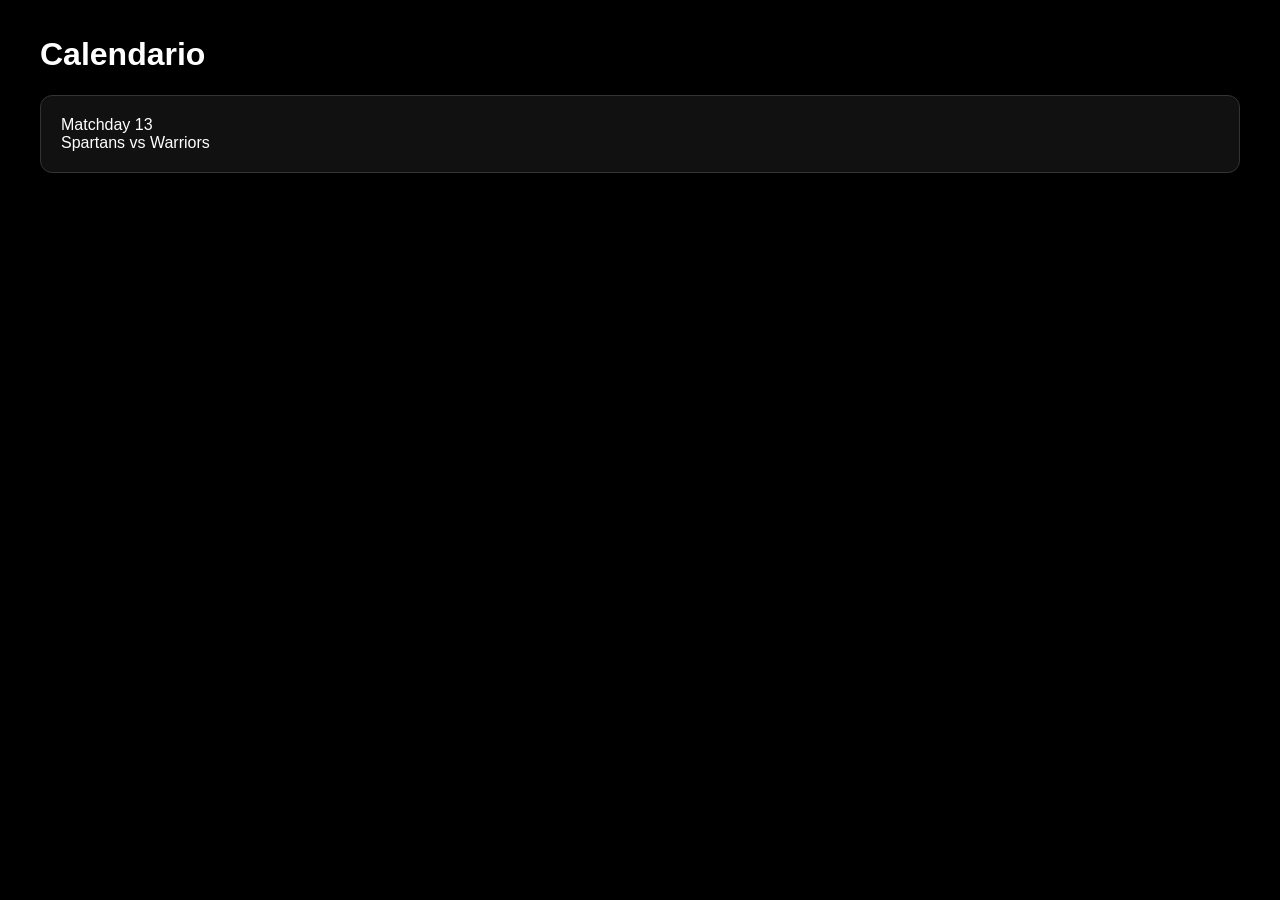
==== calendario.html @ c62c95b9 "Add files via upload" ====
<!DOCTYPE html><html><head><meta charset='UTF-8'><meta name='viewport' content='width=device-width, initial-scale=1'><link rel='stylesheet' href='style.css'><title>Calendario</title></head><body><div class='container'><h1>Calendario</h1><div class='card'>Matchday 13<br>Spartans vs Warriors</div></div></body></html>
---- style.css ----
:root{--gold:#F9A608;--bg:#000;--card:#111;}
body{margin:0;background:var(--bg);color:white;font-family:Arial,sans-serif}
header{border-bottom:2px solid var(--gold);}
.container{max-width:1200px;margin:auto;padding:15px}
.nav{display:flex;justify-content:space-between;align-items:center}
.brand{color:var(--gold);font-weight:bold;font-size:1.5rem}
nav a{color:white;text-decoration:none;margin-left:20px}
.hero{text-align:center;padding:80px 20px}
.hero h1{color:var(--gold);font-size:3rem}
.grid{display:grid;grid-template-columns:repeat(auto-fit,minmax(280px,1fr));gap:20px;padding:20px}
.card{background:var(--card);padding:20px;border:1px solid #333;border-radius:12px}
h2{color:var(--gold)}
table{width:100%;border-collapse:collapse}
th,td{padding:10px;border-bottom:1px solid #333}
th{background:var(--gold);color:black}
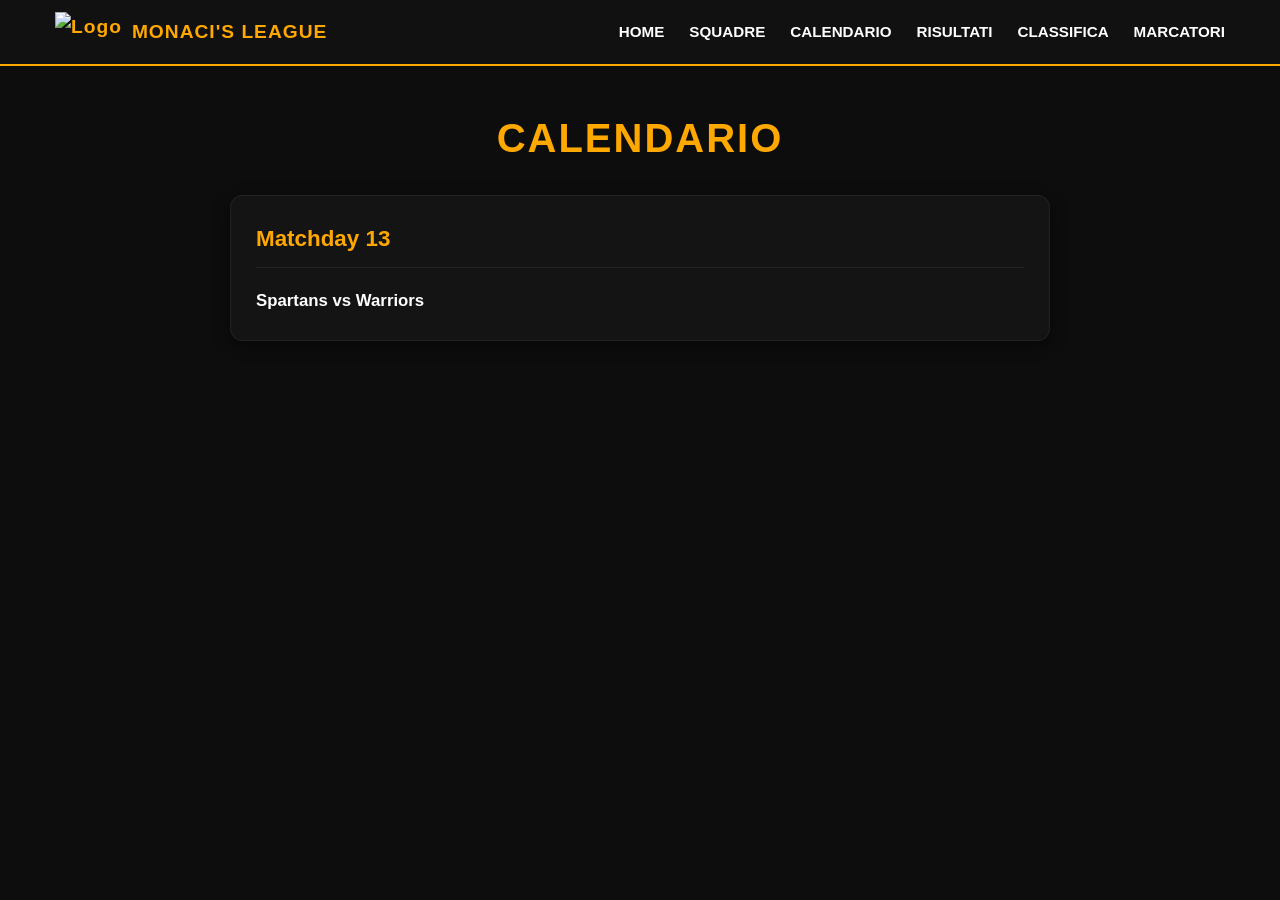
==== commit 39d517e8: "Update calendario.html" ====
--- a/calendario.html
+++ b/calendario.html
@@ -1 +1,46 @@
-<!DOCTYPE html><html><head><meta charset='UTF-8'><meta name='viewport' content='width=device-width, initial-scale=1'><link rel='stylesheet' href='style.css'><title>Calendario</title></head><body><div class='container'><h1>Calendario</h1><div class='card'>Matchday 13<br>Spartans vs Warriors</div></div></body></html>+<!DOCTYPE html>
+<html lang="it">
+<head>
+    <meta charset='UTF-8'>
+    <meta name='viewport' content='width=device-width, initial-scale=1'>
+    <link rel='stylesheet' href='style.css'>
+    <title>Calendario - Monaci's League</title>
+</head>
+<body>
+    <header>
+        <div class="nav">
+            <div class="brand">
+                <img src="logo.png" alt="Logo" class="logo-img">
+                <span>MONACI'S LEAGUE</span>
+            </div>
+            <div class="hamburger" id="hamburger-menu">
+                <span></span><span></span><span></span>
+            </div>
+            <nav class="nav-menu" id="nav-links">
+                <a href="index.html">Home</a>
+                <a href="squadre.html">Squadre</a>
+                <a href="calendario.html">Calendario</a>
+                <a href="risultati.html">Risultati</a>
+                <a href="classifica.html">Classifica</a>
+                <a href="marcatori.html">Marcatori</a>
+            </nav>
+        </div>
+    </header>
+
+    <div class='container kl-container'>
+        <h1 class="kl-main-title">CALENDARIO</h1>
+        <div class='home-card'>
+            <h3>Matchday 13</h3>
+            <div class="card-content">
+                <p>Spartans vs Warriors</p>
+            </div>
+        </div>
+    </div>
+
+    <script>
+        const hamburger = document.getElementById('hamburger-menu');
+        const navMenu = document.getElementById('nav-links');
+        hamburger.addEventListener('click', () => { navMenu.classList.toggle('active'); });
+    </script>
+</body>
+</html>
--- a/style.css
+++ b/style.css
@@ -1,16 +1,357 @@
-
-:root{--gold:#F9A608;--bg:#000;--card:#111;}
-body{margin:0;background:var(--bg);color:white;font-family:Arial,sans-serif}
-header{border-bottom:2px solid var(--gold);}
-.container{max-width:1200px;margin:auto;padding:15px}
-.nav{display:flex;justify-content:space-between;align-items:center}
-.brand{color:var(--gold);font-weight:bold;font-size:1.5rem}
-nav a{color:white;text-decoration:none;margin-left:20px}
-.hero{text-align:center;padding:80px 20px}
-.hero h1{color:var(--gold);font-size:3rem}
-.grid{display:grid;grid-template-columns:repeat(auto-fit,minmax(280px,1fr));gap:20px;padding:20px}
-.card{background:var(--card);padding:20px;border:1px solid #333;border-radius:12px}
-h2{color:var(--gold)}
-table{width:100%;border-collapse:collapse}
-th,td{padding:10px;border-bottom:1px solid #333}
-th{background:var(--gold);color:black}
+/* ==========================================================================
+   1. REGOLAZIONI GENERALI E VARIABILI DEL SITO
+   ========================================================================== */
+:root {
+    --gold: #ffa800;
+    --dark-bg: #0d0d0d;
+    --card-bg: #141414; /* Colore di sfondo dei box della home */
+}
+
+* {
+    margin: 0;
+    padding: 0;
+    box-sizing: border-box;
+}
+
+body {
+    background-color: var(--dark-bg);
+    color: #ffffff;
+    font-family: 'Segoe UI', Tahoma, Geneva, Verdana, sans-serif;
+    line-height: 1.6;
+}
+
+.container {
+    max-width: 1200px;
+    margin: 0 auto;
+    padding: 0 15px;
+}
+
+/* ==========================================================================
+   2. NAVIGAZIONE (HEADER E MENU PC + MOBILE)
+   ========================================================================== */
+header {
+    background: #111;
+    border-bottom: 2px solid var(--gold);
+    padding: 12px 0;
+    position: sticky;
+    top: 0;
+    z-index: 1000;
+}
+
+.nav {
+    display: flex;
+    justify-content: space-between;
+    align-items: center;
+    max-width: 1200px;
+    margin: 0 auto;
+    padding: 0 15px;
+    position: relative;
+}
+
+.brand {
+    font-weight: 900;
+    color: var(--gold); /* Scritta oro come lo stemma */
+    font-size: 1.2rem;
+    letter-spacing: 1px;
+    display: flex;
+    align-items: center;
+    gap: 10px; /* Spazio tra logo e scritta */
+}
+
+.logo-img {
+    height: 40px;
+    width: auto;
+    object-fit: contain;
+}
+
+/* Menu visibile in linea su PC */
+.nav-menu {
+    display: flex; 
+    flex-direction: row;
+    gap: 25px;
+}
+
+.nav-menu a {
+    color: #fff;
+    text-decoration: none;
+    font-size: 0.95rem;
+    font-weight: 800;
+    text-transform: uppercase;
+    transition: color 0.3s;
+}
+
+.nav-menu a:hover {
+    color: var(--gold);
+}
+
+/* Nascondi hamburger di default su PC */
+.hamburger {
+    display: none;
+}
+
+/* ==========================================================================
+   3. STRUTTURA HOME PAGE (HERO E SCHEDE A 3 BOX)
+   ========================================================================== */
+.home-hero {
+    text-align: center;
+    margin: 60px 0 40px 0;
+}
+
+.home-main-title {
+    font-size: 3.5rem;
+    font-weight: 900;
+    letter-spacing: 2px;
+    color: var(--gold);
+    margin-bottom: 10px;
+}
+
+.home-subtitle {
+    font-size: 1.1rem;
+    color: #cccccc;
+    font-weight: 500;
+}
+
+/* Griglia dei Box: 3 colonne affiancate su PC */
+.home-grid {
+    display: grid;
+    grid-template-columns: repeat(3, 1fr);
+    gap: 25px;
+    margin-bottom: 50px;
+}
+
+.home-card {
+    background-color: var(--card-bg);
+    border: 1px solid #222;
+    border-radius: 12px;
+    padding: 25px;
+    box-shadow: 0 4px 15px rgba(0, 0, 0, 0.5);
+}
+
+.home-card h3 {
+    color: var(--gold);
+    font-size: 1.4rem;
+    font-weight: 800;
+    margin-bottom: 20px;
+    border-bottom: 1px solid #222;
+    padding-bottom: 10px;
+}
+
+.card-content p {
+    font-size: 1.05rem;
+    margin-bottom: 12px;
+    font-weight: 600;
+}
+
+.card-content p:last-child {
+    margin-bottom: 0;
+}
+
+.ordered-list p {
+    padding-left: 5px;
+}
+
+/* ==========================================================================
+   4. STRUTTURA PAGINA CLASSIFICA
+   ========================================================================== */
+.kl-container {
+    max-width: 850px; /* Allargata per ospitare comodamente nomi lunghi + loghi più grandi */
+    margin: 40px auto;
+    padding: 0 15px;
+}
+
+.kl-main-title {
+    text-align: center;
+    font-size: 2.5rem;
+    font-weight: 900;
+    letter-spacing: 2px;
+    margin-bottom: 25px;
+    color: var(--gold);
+}
+
+.kl-table {
+    width: 100%;
+    border-collapse: separate;
+    border-spacing: 0 8px;
+    background: transparent;
+}
+
+.kl-table th {
+    background: #e0e0e0;
+    color: #000000 !important;
+    font-size: 0.85rem;
+    padding: 12px 6px;
+    text-align: center;
+    font-weight: 900;
+    text-transform: uppercase;
+    border-bottom: 2px solid #ccc;
+}
+
+.kl-table td {
+    padding: 12px 6px;
+    vertical-align: middle;
+    text-align: center;
+    font-weight: bold;
+}
+
+.pos-num {
+    width: 45px;
+    font-size: 1.2rem;
+    font-weight: 900;
+}
+.pos-semi .pos-num { background: #00ff44 !important; color: #000 !important; }
+.pos-quarti .pos-num { background: #ffa800 !important; color: #000 !important; }
+
+/* Configurazione Colonna Nomi Completi Squadre */
+.team-name {
+    text-align: left !important;
+    display: flex;
+    align-items: center;
+    gap: 12px; /* Spazio equilibrato tra logo ingrandito e testo */
+    padding-left: 15px !important;
+    white-space: nowrap; /* Impedisce al testo di andare a capo */
+}
+
+/* MODIFICATO: Stemmi più grandi su PC (36px) */
+.team-name img {
+    height: 36px;
+    width: 36px;
+    object-fit: contain;
+    vertical-align: middle;
+}
+
+.team-name span {
+    font-size: 1rem;
+    font-weight: 800;
+    letter-spacing: 0.5px;
+}
+
+.pt-val {
+    background: rgba(0, 0, 0, 0.2) !important;
+    font-size: 1.1rem;
+}
+
+/* ==========================================================================
+   5. COLORI SFONDO SQUADRE (GRAFICA CANVA)
+   ========================================================================== */
+.team-calabroni { background: #103cd6; }
+.team-calabroni .team-name { border-left: 6px solid #0a1f6a; }
+.team-calabroni span, .team-calabroni td { color: #ffffff !important; }
+
+.team-grizzly { background: #b89333; }
+.team-grizzly .team-name { border-left: 6px solid #82641c; }
+.team-grizzly span, .team-grizzly td { color: #ffffff !important; }
+
+.team-darkknights { background: #1e2124; }
+.team-darkknights .team-name { border-left: 6px solid #111214; }
+.team-darkknights span, .team-darkknights td { color: #ffffff !important; }
+
+.team-polar { background: #ffffff; }
+.team-polar .team-name { border-left: 6px solid #a5f2ff; }
+.team-polar span, .team-polar td { color: #000000 !important; }
+
+.team-birrareal { background: #287819; }
+.team-birrareal .team-name { border-left: 6px solid #16450d; }
+.team-birrareal span, .team-birrareal td { color: #ffffff !important; }
+
+.team-kinglions { background: #d61818; }
+.team-kinglions .team-name { border-left: 6px solid #730909; }
+.team-kinglions span, .team-kinglions td { color: #ffffff !important; }
+
+/* Legenda della tabella */
+.kl-legenda {
+    display: flex;
+    justify-content: center;
+    gap: 30px;
+    margin-top: 30px;
+    font-size: 0.95rem;
+    font-weight: bold;
+}
+
+.box-color {
+    display: inline-block;
+    width: 14px;
+    height: 14px;
+    margin-right: 8px;
+    vertical-align: middle;
+    border-radius: 2px;
+}
+.semi { background: #00ff44; }
+.quarti { background: #ffa800; }
+
+/* ==========================================================================
+   6. ADATTAMENTO SMARTPHONE (MOBILE RESPONSIVE COMPLETO)
+   ========================================================================== */
+@media screen and (max-width: 768px) {
+    /* --- Gestione Home Page su Mobile --- */
+    .home-main-title {
+        font-size: 2.3rem;
+    }
+    
+    .home-grid {
+        grid-template-columns: 1fr;
+        gap: 20px;
+        padding: 0 5px;
+    }
+
+    /* --- Gestione Menu a Tendina Hamburger --- */
+    .hamburger {
+        display: flex !important;
+        flex-direction: column;
+        gap: 5px;
+        cursor: pointer;
+        z-index: 1010;
+    }
+
+    .hamburger span {
+        display: block;
+        width: 25px;
+        height: 3px;
+        background: #fff;
+        border-radius: 2px;
+        transition: 0.3s;
+    }
+
+    .nav-menu {
+        display: none;
+        flex-direction: column;
+        position: absolute;
+        top: 100%;
+        left: 0;
+        width: 100%;
+        background: #111;
+        border-bottom: 3px solid var(--gold);
+        padding: 20px 0;
+        gap: 20px;
+        text-align: center;
+        box-shadow: 0 5px 15px rgba(0,0,0,0.5);
+    }
+
+    .nav-menu.active {
+        display: flex;
+    }
+
+    /* --- Protezione Tabella Classifica + Nuovi Loghi Grandi su Mobile --- */
+    .kl-table th, .kl-table td {
+        padding: 10px 2px; /* Ottimizzazione spazi interni alle celle */
+        font-size: 0.75rem; /* Rimpiccolisce i dati numerici per salvaguardare la riga */
+    }
+    
+    .team-name {
+        padding-left: 4px !important;
+        gap: 6px;
+    }
+
+    /* MODIFICATO: Stemmi più visibili anche su Telefono (26px) */
+    .team-name img {
+        height: 26px;
+        width: 26px;
+    }
+
+    .team-name span {
+        font-size: 0.78rem; /* Bilanciato per i nomi completi stampati di fianco al logo */
+    }
+    
+    .pos-num {
+        width: 28px;
+    }
+}
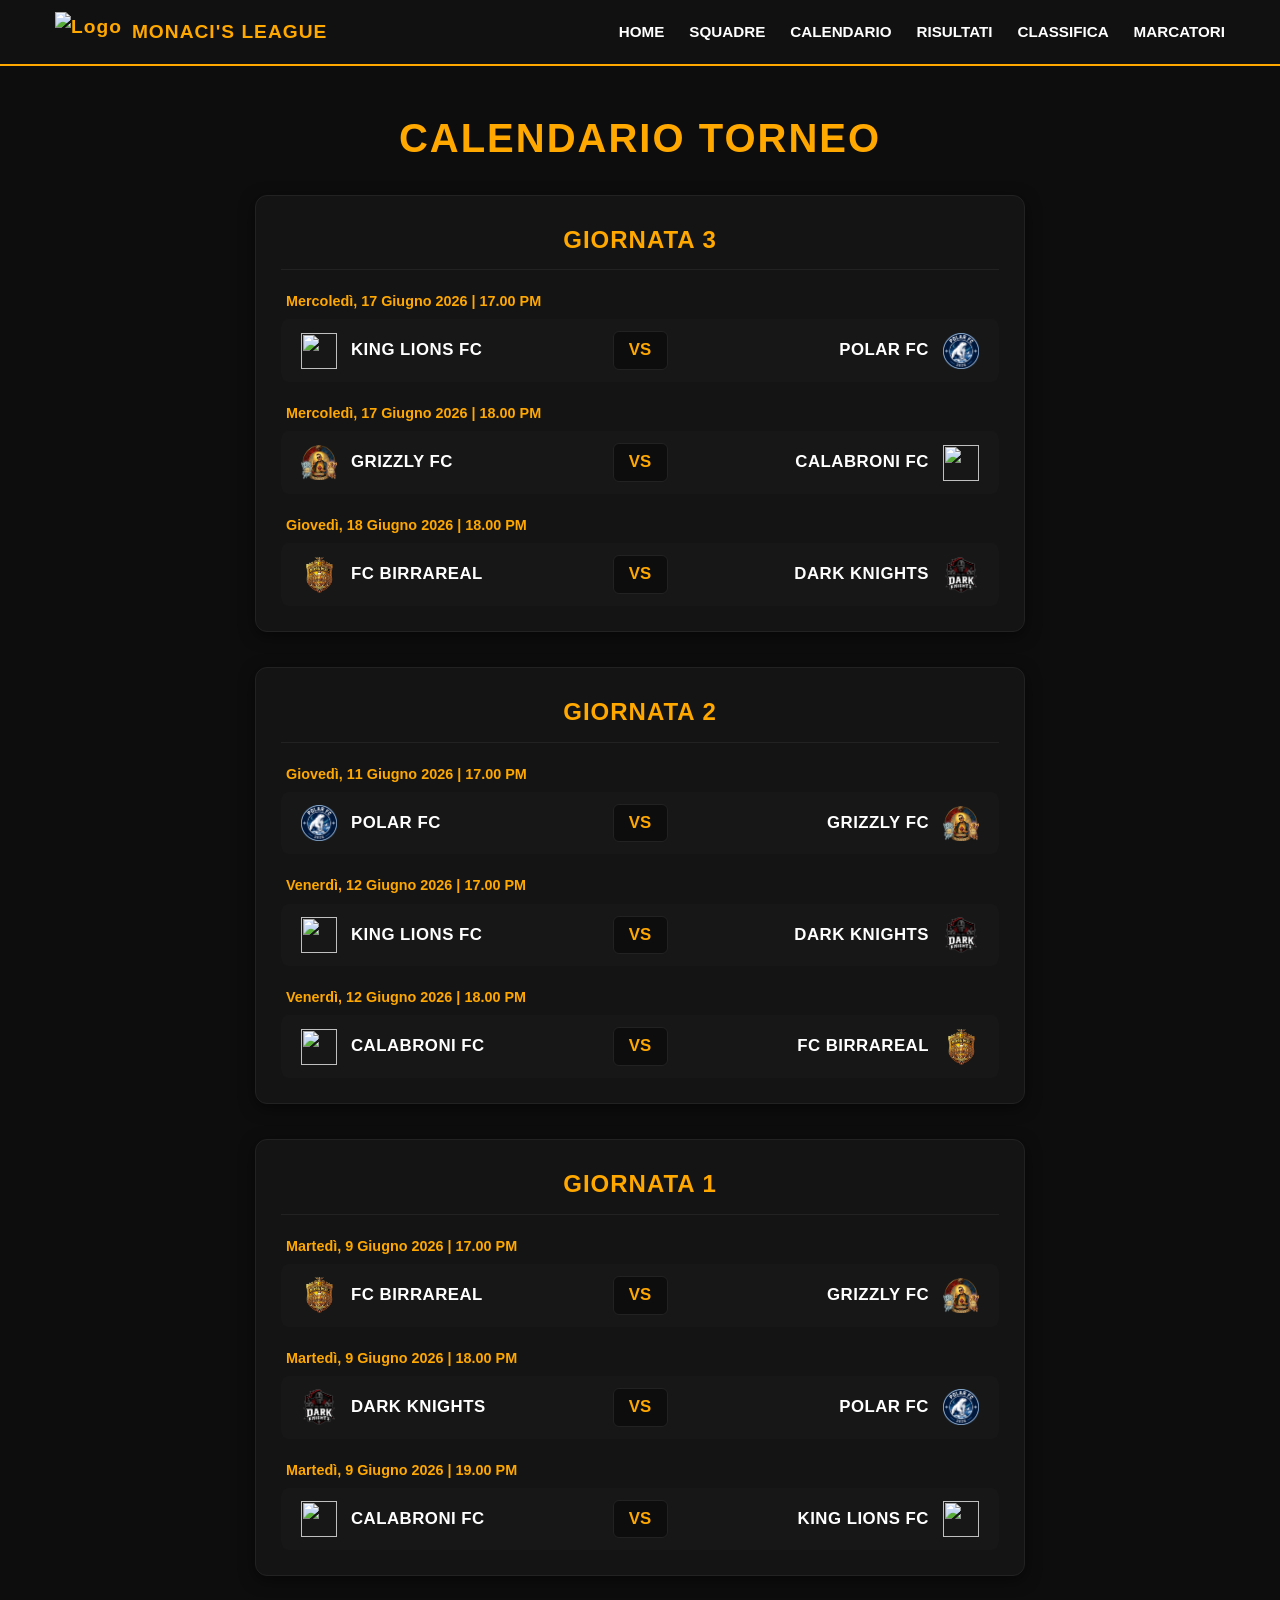
==== commit 62182dea: "Update calendario.html" ====
--- a/calendario.html
+++ b/calendario.html
@@ -5,17 +5,168 @@
     <meta name='viewport' content='width=device-width, initial-scale=1'>
     <link rel='stylesheet' href='style.css'>
     <title>Calendario - Monaci's League</title>
+    <style>
+        /* ANNULIAMO I CONFLITTI CON IL FILE STYLE.CSS PRINCIPALE */
+        .cal-container {
+            max-width: 800px;
+            margin: 40px auto;
+            padding: 0 15px;
+        }
+        
+        .cal-giornata {
+            background-color: #141414; /* Forza lo sfondo del box */
+            border: 1px solid #222;
+            border-radius: 12px;
+            padding: 25px;
+            margin-bottom: 35px;
+            box-shadow: 0 4px 15px rgba(0, 0, 0, 0.5);
+        }
+        
+        .cal-giornata h3 {
+            color: #ffa800; /* Oro */
+            font-size: 1.5rem;
+            font-weight: 800;
+            margin-bottom: 20px;
+            border-bottom: 1px solid #222;
+            padding-bottom: 10px;
+            text-align: center;
+            text-transform: uppercase;
+            letter-spacing: 1px;
+        }
+        
+        .match-block {
+            display: flex;
+            flex-direction: column;
+            gap: 6px;
+            margin-bottom: 20px;
+        }
+        
+        .match-block:last-child {
+            margin-bottom: 0;
+        }
+        
+        .match-date {
+            font-size: 0.9rem;
+            color: #ffa800;
+            font-weight: 700;
+            padding-left: 5px;
+            text-align: left;
+        }
+        
+        .match-row {
+            display: flex;
+            align-items: center;
+            justify-content: space-between;
+            background: rgba(255, 255, 255, 0.04);
+            padding: 12px 20px;
+            border-radius: 8px;
+            gap: 15px;
+        }
+        
+        .match-row:nth-child(even) {
+            background: rgba(255, 255, 255, 0.01);
+        }
+        
+        .cal-team {
+            display: flex;
+            align-items: center;
+            gap: 14px;
+            flex: 1;
+            white-space: nowrap;
+        }
+        
+        .cal-team.home {
+            justify-content: flex-start;
+            text-align: left;
+        }
+        
+        .cal-team.away {
+            justify-content: flex-end;
+            text-align: right;
+        }
+        
+        .cal-team img {
+            height: 36px;
+            width: 36px;
+            object-fit: contain;
+            display: inline-block;
+            vertical-align: middle;
+        }
+        
+        .cal-team span {
+            font-size: 1.05rem;
+            font-weight: 800;
+            color: #ffffff !important;
+            letter-spacing: 0.5px;
+        }
+        
+        .match-vs {
+            color: #ffa800;
+            font-weight: 900;
+            font-size: 1.05rem;
+            background: #0d0d0d;
+            padding: 5px 14px;
+            border-radius: 6px;
+            min-width: 55px;
+            text-align: center;
+            border: 1px solid #222;
+        }
+
+        /* REGOLE CHIARE E RIGIDE SOLO PER SMARTPHONE (SOTTO I 768px) */
+        @media screen and (max-width: 768px) {
+            .cal-container {
+                margin: 20px auto;
+                padding: 0 10px;
+            }
+            .cal-giornata {
+                padding: 15px 10px;
+                margin-bottom: 20px;
+            }
+            .cal-giornata h3 {
+                font-size: 1.2rem;
+                margin-bottom: 12px;
+            }
+            .match-row {
+                padding: 10px 8px;
+                gap: 5px;
+            }
+            .cal-team {
+                gap: 6px;
+            }
+            .cal-team img {
+                height: 26px;
+                width: 26px;
+            }
+            .cal-team span {
+                font-size: 0.76rem;
+                letter-spacing: 0;
+            }
+            .match-vs {
+                font-size: 0.8rem;
+                padding: 4px 8px;
+                min-width: 40px;
+            }
+            .match-date {
+                font-size: 0.78rem;
+            }
+        }
+    </style>
 </head>
 <body>
+    
     <header>
         <div class="nav">
             <div class="brand">
                 <img src="logo.png" alt="Logo" class="logo-img">
                 <span>MONACI'S LEAGUE</span>
             </div>
+            
             <div class="hamburger" id="hamburger-menu">
-                <span></span><span></span><span></span>
-            </div>
+                <span></span>
+                <span></span>
+                <span></span>
+            </div>
+
             <nav class="nav-menu" id="nav-links">
                 <a href="index.html">Home</a>
                 <a href="squadre.html">Squadre</a>
@@ -27,20 +178,147 @@
         </div>
     </header>
 
-    <div class='container kl-container'>
-        <h1 class="kl-main-title">CALENDARIO</h1>
-        <div class='home-card'>
-            <h3>Matchday 13</h3>
-            <div class="card-content">
-                <p>Spartans vs Warriors</p>
+    <div class="cal-container">
+        <h1 class="kl-main-title">CALENDARIO TORNEO</h1>
+        
+        <div class="cal-giornata">
+            <h3>GIORNATA 3</h3>
+            
+            <div class="match-block">
+                <div class="match-date">Mercoledì, 17 Giugno 2026 | 17.00 PM</div>
+                <div class="match-row">
+                    <div class="cal-team home">
+                        <img src="king-lions.png" alt=""> <span>KING LIONS FC</span>
+                    </div>
+                    <div class="match-vs">VS</div>
+                    <div class="cal-team away">
+                        <span>POLAR FC</span> <img src="polar.png" alt="">
+                    </div>
+                </div>
+            </div>
+
+            <div class="match-block">
+                <div class="match-date">Mercoledì, 17 Giugno 2026 | 18.00 PM</div>
+                <div class="match-row">
+                    <div class="cal-team home">
+                        <img src="grizzly.png" alt=""> <span>GRIZZLY FC</span>
+                    </div>
+                    <div class="match-vs">VS</div>
+                    <div class="cal-team away">
+                        <span>CALABRONI FC</span> <img src="calabroni.png" alt="">
+                    </div>
+                </div>
+            </div>
+
+            <div class="match-block">
+                <div class="match-date">Giovedì, 18 Giugno 2026 | 18.00 PM</div>
+                <div class="match-row">
+                    <div class="cal-team home">
+                        <img src="birrareal.png" alt=""> <span>FC BIRRAREAL</span>
+                    </div>
+                    <div class="match-vs">VS</div>
+                    <div class="cal-team away">
+                        <span>DARK KNIGHTS</span> <img src="dark-knights.png" alt="">
+                    </div>
+                </div>
             </div>
         </div>
+
+        <div class="cal-giornata">
+            <h3>GIORNATA 2</h3>
+            
+            <div class="match-block">
+                <div class="match-date">Giovedì, 11 Giugno 2026 | 17.00 PM</div>
+                <div class="match-row">
+                    <div class="cal-team home">
+                        <img src="polar.png" alt=""> <span>POLAR FC</span>
+                    </div>
+                    <div class="match-vs">VS</div>
+                    <div class="cal-team away">
+                        <span>GRIZZLY FC</span> <img src="grizzly.png" alt="">
+                    </div>
+                </div>
+            </div>
+
+            <div class="match-block">
+                <div class="match-date">Venerdì, 12 Giugno 2026 | 17.00 PM</div>
+                <div class="match-row">
+                    <div class="cal-team home">
+                        <img src="king-lions.png" alt=""> <span>KING LIONS FC</span>
+                    </div>
+                    <div class="match-vs">VS</div>
+                    <div class="cal-team away">
+                        <span>DARK KNIGHTS</span> <img src="dark-knights.png" alt="">
+                    </div>
+                </div>
+            </div>
+
+            <div class="match-block">
+                <div class="match-date">Venerdì, 12 Giugno 2026 | 18.00 PM</div>
+                <div class="match-row">
+                    <div class="cal-team home">
+                        <img src="calabroni.png" alt=""> <span>CALABRONI FC</span>
+                    </div>
+                    <div class="match-vs">VS</div>
+                    <div class="cal-team away">
+                        <span>FC BIRRAREAL</span> <img src="birrareal.png" alt="">
+                    </div>
+                </div>
+            </div>
+        </div>
+
+        <div class="cal-giornata">
+            <h3>GIORNATA 1</h3>
+            
+            <div class="match-block">
+                <div class="match-date">Martedì, 9 Giugno 2026 | 17.00 PM</div>
+                <div class="match-row">
+                    <div class="cal-team home">
+                        <img src="birrareal.png" alt=""> <span>FC BIRRAREAL</span>
+                    </div>
+                    <div class="match-vs">VS</div>
+                    <div class="cal-team away">
+                        <span>GRIZZLY FC</span> <img src="grizzly.png" alt="">
+                    </div>
+                </div>
+            </div>
+
+            <div class="match-block">
+                <div class="match-date">Martedì, 9 Giugno 2026 | 18.00 PM</div>
+                <div class="match-row">
+                    <div class="cal-team home">
+                        <img src="dark-knights.png" alt=""> <span>DARK KNIGHTS</span>
+                    </div>
+                    <div class="match-vs">VS</div>
+                    <div class="cal-team away">
+                        <span>POLAR FC</span> <img src="polar.png" alt="">
+                    </div>
+                </div>
+            </div>
+
+            <div class="match-block">
+                <div class="match-date">Martedì, 9 Giugno 2026 | 19.00 PM</div>
+                <div class="match-row">
+                    <div class="cal-team home">
+                        <img src="calabroni.png" alt=""> <span>CALABRONI FC</span>
+                    </div>
+                    <div class="match-vs">VS</div>
+                    <div class="cal-team away">
+                        <span>KING LIONS FC</span> <img src="king-lions.png" alt="">
+                    </div>
+                </div>
+            </div>
+        </div>
+
     </div>
 
     <script>
         const hamburger = document.getElementById('hamburger-menu');
         const navMenu = document.getElementById('nav-links');
-        hamburger.addEventListener('click', () => { navMenu.classList.toggle('active'); });
+
+        hamburger.addEventListener('click', () => {
+            navMenu.classList.toggle('active');
+        });
     </script>
 </body>
 </html>
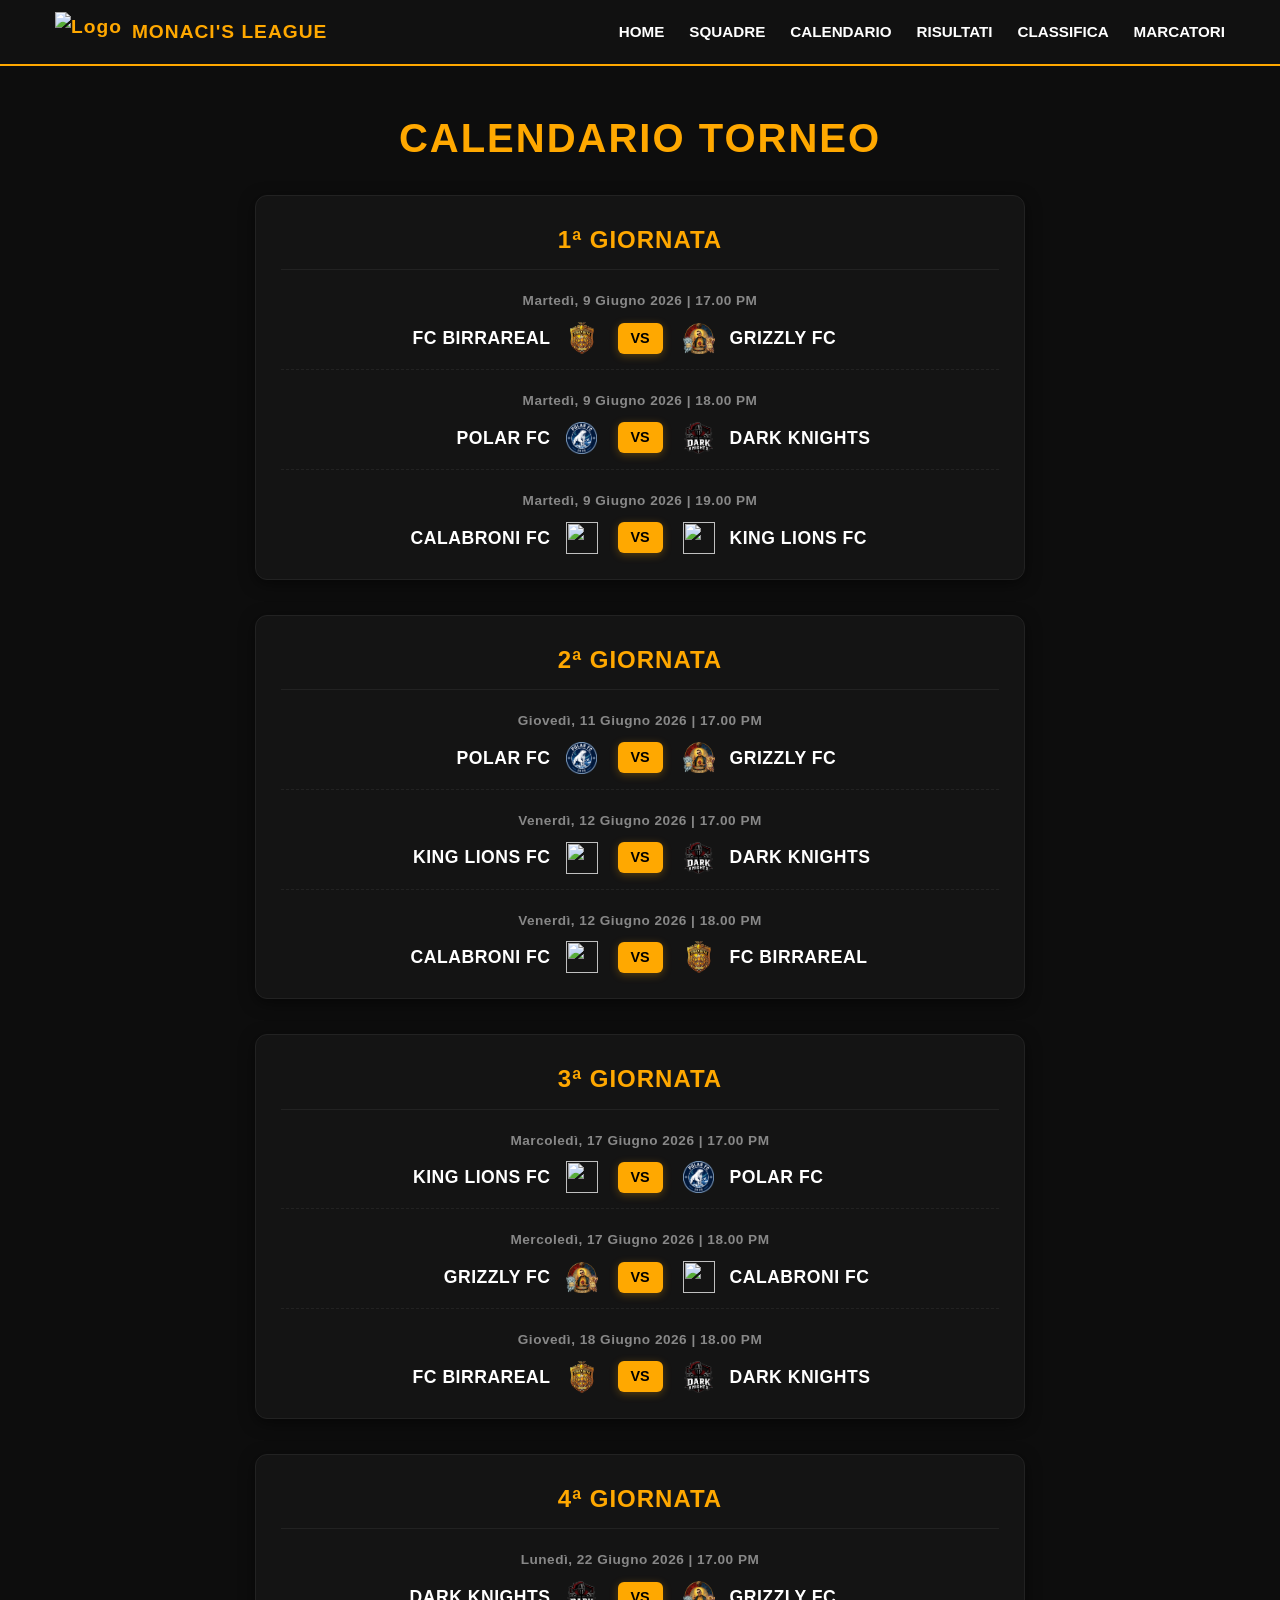
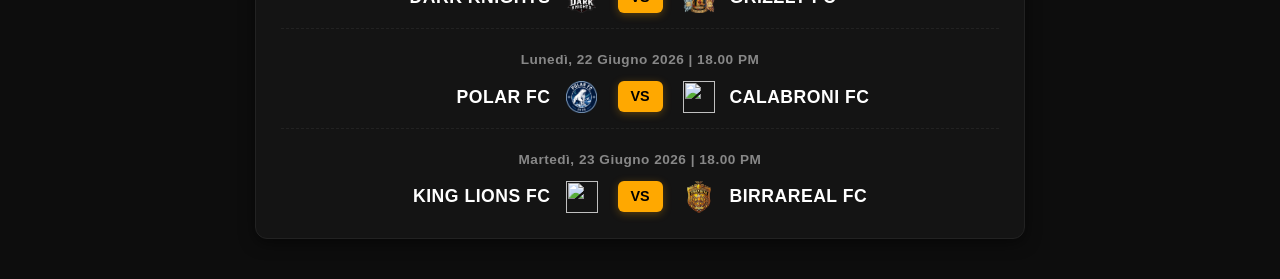
==== commit ab2a6389: "Update calendario.html" ====
--- a/calendario.html
+++ b/calendario.html
@@ -35,119 +35,138 @@
         }
         
         .match-block {
-            display: flex;
-            flex-direction: column;
-            gap: 6px;
             margin-bottom: 20px;
+            padding-bottom: 15px;
+            border-bottom: 1px dashed #222;
         }
         
         .match-block:last-child {
             margin-bottom: 0;
+            padding-bottom: 0;
+            border-bottom: none;
         }
         
         .match-date {
-            font-size: 0.9rem;
-            color: #ffa800;
-            font-weight: 700;
-            padding-left: 5px;
-            text-align: left;
+            text-align: center;
+            font-size: 0.85rem;
+            color: #888;
+            margin-bottom: 10px;
+            font-weight: 600;
+            letter-spacing: 0.5px;
         }
         
         .match-row {
             display: flex;
             align-items: center;
             justify-content: space-between;
-            background: rgba(255, 255, 255, 0.04);
-            padding: 12px 20px;
-            border-radius: 8px;
-            gap: 15px;
-        }
-        
-        .match-row:nth-child(even) {
-            background: rgba(255, 255, 255, 0.01);
         }
         
         .cal-team {
+            flex: 1;
             display: flex;
             align-items: center;
-            gap: 14px;
-            flex: 1;
-            white-space: nowrap;
+            font-size: 1.1rem;
+            font-weight: 700;
+            letter-spacing: 0.5px;
         }
         
         .cal-team.home {
+            justify-content: flex-end;
+            text-align: right;
+        }
+        
+        .cal-team.away {
             justify-content: flex-start;
             text-align: left;
         }
         
-        .cal-team.away {
-            justify-content: flex-end;
-            text-align: right;
-        }
-        
         .cal-team img {
-            height: 36px;
-            width: 36px;
+            width: 32px;
+            height: 32px;
             object-fit: contain;
-            display: inline-block;
-            vertical-align: middle;
-        }
-        
-        .cal-team span {
-            font-size: 1.05rem;
-            font-weight: 800;
-            color: #ffffff !important;
-            letter-spacing: 0.5px;
+        }
+        
+        .cal-team.home img {
+            margin-left: 15px;
+        }
+        
+        .cal-team.away img {
+            margin-right: 15px;
         }
         
         .match-vs {
-            color: #ffa800;
+            background-color: #ffa800;
+            color: #000;
             font-weight: 900;
-            font-size: 1.05rem;
-            background: #0d0d0d;
-            padding: 5px 14px;
+            padding: 4px 12px;
             border-radius: 6px;
-            min-width: 55px;
+            font-size: 0.9rem;
+            margin: 0 20px;
+            min-width: 45px;
             text-align: center;
-            border: 1px solid #222;
-        }
-
-        /* REGOLE CHIARE E RIGIDE SOLO PER SMARTPHONE (SOTTO I 768px) */
-        @media screen and (max-width: 768px) {
+            box-shadow: 0 2px 8px rgba(255, 168, 0, 0.3);
+        }
+        
+        /* ==========================================================================
+           OTTIMIZZAZIONE COSTRITTIVA PER SMARTPHONE (MOBILE)
+           ========================================================================== */
+        @media (max-width: 576px) {
             .cal-container {
-                margin: 20px auto;
-                padding: 0 10px;
-            }
+                padding: 0 8px; /* Ottimizza lo spazio esterno sui telefoni stretti */
+            }
+
             .cal-giornata {
-                padding: 15px 10px;
-                margin-bottom: 20px;
-            }
-            .cal-giornata h3 {
-                font-size: 1.2rem;
-                margin-bottom: 12px;
-            }
+                padding: 15px 10px; /* Riduce i padding interni per guadagnare spazio orizzontale */
+            }
+
             .match-row {
-                padding: 10px 8px;
-                gap: 5px;
-            }
+                display: flex !important;
+                align-items: center !important;
+                justify-content: center !important;
+                width: 100%;
+            }
+
             .cal-team {
-                gap: 6px;
-            }
+                font-size: 0.78rem !important; /* Dimensione ideale per non far spezzare nessuna squadra */
+                flex: 1 1 0% !important; /* Costringe le due colonne laterali ad essere perfettamente uguali */
+                width: 40%;
+            }
+
+            .cal-team.home {
+                justify-content: flex-end !important;
+            }
+
+            .cal-team absenteeism {
+                justify-content: flex-start !important;
+            }
+
+            .cal-team span {
+                white-space: nowrap !important; /* Impedisce tassativamente al testo di andare a capo verticalmente */
+                overflow: hidden;
+            }
+
             .cal-team img {
-                height: 26px;
-                width: 26px;
-            }
-            .cal-team span {
-                font-size: 0.76rem;
-                letter-spacing: 0;
-            }
+                width: 20px !important;  /* Loghi leggermente scalati per salvaguardare il testo orizzontale */
+                height: 20px !important;
+                flex-shrink: 0 !important; /* Evita che il logo si schiacci */
+            }
+
+            .cal-team.home img {
+                margin-left: 6px !important; /* Spazio ridotto ma armonioso sul telefono */
+            }
+            
+            .cal-team.away img {
+                margin-right: 6px !important;
+            }
+
             .match-vs {
-                font-size: 0.8rem;
-                padding: 4px 8px;
-                min-width: 40px;
-            }
-            .match-date {
-                font-size: 0.78rem;
+                margin: 0 6px !important; /* Spaziatura esterna fissa e ridotta */
+                padding: 3px 6px !important; /* Ridimensionamento proporzionato del rettangolo */
+                font-size: 0.75rem !important;
+                min-width: 34px !important;
+                flex-shrink: 0 !important; /* Blocca il VS impedendogli di decentrarsi o deformarsi */
+                display: inline-block;
+                text-align: center;
             }
         }
     </style>
@@ -180,20 +199,103 @@
 
     <div class="cal-container">
         <h1 class="kl-main-title">CALENDARIO TORNEO</h1>
-        
+
         <div class="cal-giornata">
-            <h3>GIORNATA 3</h3>
-            
-            <div class="match-block">
-                <div class="match-date">Mercoledì, 17 Giugno 2026 | 17.00 PM</div>
-                <div class="match-row">
-                    <div class="cal-team home">
+            <h3>1ª Giornata</h3>
+            <div class="match-block">
+                <div class="match-date">Martedì, 9 Giugno 2026 | 17.00 PM</div>
+                <div class="match-row">
+                    <div class="cal-team home">
+                        <span>FC BIRRAREAL</span> <img src="birrareal.png" alt="">
+                    </div>
+                    <div class="match-vs">VS</div>
+                    <div class="cal-team away">
+                        <img src="grizzly.png" alt=""> <span>GRIZZLY FC</span>
+                    </div>
+                </div>
+            </div>
+
+            <div class="match-block">
+                <div class="match-date">Martedì, 9 Giugno 2026 | 18.00 PM</div>
+                <div class="match-row">
+                    <div class="cal-team home">
+                        <span>POLAR FC</span> <img src="polar.png" alt="">
+                    </div>
+                    <div class="match-vs">VS</div>
+                    <div class="cal-team away">
+                        <img src="dark-knights.png" alt=""> <span>DARK KNIGHTS</span>
+                    </div>
+                </div>
+            </div>
+
+            <div class="match-block">
+                <div class="match-date">Martedì, 9 Giugno 2026 | 19.00 PM</div>
+                <div class="match-row">
+                    <div class="cal-team home">
+                        <span>CALABRONI FC</span> <img src="calabroni.png" alt="">
+                    </div>
+                    <div class="match-vs">VS</div>
+                    <div class="cal-team away">
                         <img src="king-lions.png" alt=""> <span>KING LIONS FC</span>
                     </div>
-                    <div class="match-vs">VS</div>
-                    <div class="cal-team away">
+                </div>
+            </div>
+        </div>
+
+        <div class="cal-giornata">
+            <h3>2ª Giornata</h3>
+            <div class="match-block">
+                <div class="match-date">Giovedì, 11 Giugno 2026 | 17.00 PM</div>
+                <div class="match-row">
+                    <div class="cal-team home">
                         <span>POLAR FC</span> <img src="polar.png" alt="">
                     </div>
+                    <div class="match-vs">VS</div>
+                    <div class="cal-team away">
+                        <img src="grizzly.png" alt=""> <span>GRIZZLY FC</span>
+                    </div>
+                </div>
+            </div>
+
+            <div class="match-block">
+                <div class="match-date">Venerdì, 12 Giugno 2026 | 17.00 PM</div>
+                <div class="match-row">
+                    <div class="cal-team home">
+                        <span>KING LIONS FC</span> <img src="king-lions.png" alt="">
+                    </div>
+                    <div class="match-vs">VS</div>
+                    <div class="cal-team away">
+                        <img src="dark-knights.png" alt=""> <span>DARK KNIGHTS</span>
+                    </div>
+                </div>
+            </div>
+
+            <div class="match-block">
+                <div class="match-date">Venerdì, 12 Giugno 2026 | 18.00 PM</div>
+                <div class="match-row">
+                    <div class="cal-team home">
+                        <span>CALABRONI FC</span> <img src="calabroni.png" alt="">
+                    </div>
+                    <div class="match-vs">VS</div>
+                    <div class="cal-team away">
+                        <img src="birrareal.png" alt=""> <span>FC BIRRAREAL</span>
+                    </div>
+                </div>
+            </div>
+        </div>
+
+        <div class="cal-giornata">
+            <h3>3ª Giornata</h3>
+            <div class="match-block">
+                <div class="match-date">Marcoledì, 17 Giugno 2026 | 17.00 PM</div>
+                <div class="match-row">
+                    <div class="cal-team home">
+                        <span>KING LIONS FC</span> <img src="king-lions.png" alt="">
+                    </div>
+                    <div class="match-vs">VS</div>
+                    <div class="cal-team away">
+                        <img src="polar.png" alt=""> <span>POLAR FC</span>
+                    </div>
                 </div>
             </div>
 
@@ -201,110 +303,66 @@
                 <div class="match-date">Mercoledì, 17 Giugno 2026 | 18.00 PM</div>
                 <div class="match-row">
                     <div class="cal-team home">
+                        <span>GRIZZLY FC</span> <img src="grizzly.png" alt="">
+                    </div>
+                    <div class="match-vs">VS</div>
+                    <div class="cal-team away">
+                        <img src="calabroni.png" alt=""> <span>CALABRONI FC</span>
+                    </div>
+                </div>
+            </div>
+
+            <div class="match-block">
+                <div class="match-date">Giovedì, 18 Giugno 2026 | 18.00 PM</div>
+                <div class="match-row">
+                    <div class="cal-team home">
+                        <span>FC BIRRAREAL</span> <img src="birrareal.png" alt="">
+                    </div>
+                    <div class="match-vs">VS</div>
+                    <div class="cal-team away">
+                        <img src="dark-knights.png" alt=""> <span>DARK KNIGHTS</span>
+                    </div>
+                </div>
+            </div>
+        </div>
+
+        <div class="cal-giornata">
+            <h3>4ª Giornata</h3>
+            <div class="match-block">
+                <div class="match-date">Lunedì, 22 Giugno 2026 | 17.00 PM</div>
+                <div class="match-row">
+                    <div class="cal-team home">
+                        <span>DARK KNIGHTS</span> <img src="dark-knights.png" alt="">
+                    </div>
+                    <div class="match-vs">VS</div>
+                    <div class="cal-team away">
                         <img src="grizzly.png" alt=""> <span>GRIZZLY FC</span>
                     </div>
-                    <div class="match-vs">VS</div>
-                    <div class="cal-team away">
-                        <span>CALABRONI FC</span> <img src="calabroni.png" alt="">
-                    </div>
-                </div>
-            </div>
-
-            <div class="match-block">
-                <div class="match-date">Giovedì, 18 Giugno 2026 | 18.00 PM</div>
-                <div class="match-row">
-                    <div class="cal-team home">
-                        <img src="birrareal.png" alt=""> <span>FC BIRRAREAL</span>
-                    </div>
-                    <div class="match-vs">VS</div>
-                    <div class="cal-team away">
-                        <span>DARK KNIGHTS</span> <img src="dark-knights.png" alt="">
-                    </div>
-                </div>
-            </div>
-        </div>
-
-        <div class="cal-giornata">
-            <h3>GIORNATA 2</h3>
-            
-            <div class="match-block">
-                <div class="match-date">Giovedì, 11 Giugno 2026 | 17.00 PM</div>
-                <div class="match-row">
-                    <div class="cal-team home">
-                        <img src="polar.png" alt=""> <span>POLAR FC</span>
-                    </div>
-                    <div class="match-vs">VS</div>
-                    <div class="cal-team away">
-                        <span>GRIZZLY FC</span> <img src="grizzly.png" alt="">
-                    </div>
-                </div>
-            </div>
-
-            <div class="match-block">
-                <div class="match-date">Venerdì, 12 Giugno 2026 | 17.00 PM</div>
-                <div class="match-row">
-                    <div class="cal-team home">
-                        <img src="king-lions.png" alt=""> <span>KING LIONS FC</span>
-                    </div>
-                    <div class="match-vs">VS</div>
-                    <div class="cal-team away">
-                        <span>DARK KNIGHTS</span> <img src="dark-knights.png" alt="">
-                    </div>
-                </div>
-            </div>
-
-            <div class="match-block">
-                <div class="match-date">Venerdì, 12 Giugno 2026 | 18.00 PM</div>
-                <div class="match-row">
-                    <div class="cal-team home">
+                </div>
+            </div>
+
+            <div class="match-block">
+                <div class="match-date">Lunedì, 22 Giugno 2026 | 18.00 PM</div>
+                <div class="match-row">
+                    <div class="cal-team home">
+                        <span>POLAR FC</span> <img src="polar.png" alt="">
+                    </div>
+                    <div class="match-vs">VS</div>
+                    <div class="cal-team away">
                         <img src="calabroni.png" alt=""> <span>CALABRONI FC</span>
                     </div>
-                    <div class="match-vs">VS</div>
-                    <div class="cal-team away">
-                        <span>FC BIRRAREAL</span> <img src="birrareal.png" alt="">
-                    </div>
-                </div>
-            </div>
-        </div>
-
-        <div class="cal-giornata">
-            <h3>GIORNATA 1</h3>
-            
-            <div class="match-block">
-                <div class="match-date">Martedì, 9 Giugno 2026 | 17.00 PM</div>
-                <div class="match-row">
-                    <div class="cal-team home">
-                        <img src="birrareal.png" alt=""> <span>FC BIRRAREAL</span>
-                    </div>
-                    <div class="match-vs">VS</div>
-                    <div class="cal-team away">
-                        <span>GRIZZLY FC</span> <img src="grizzly.png" alt="">
-                    </div>
-                </div>
-            </div>
-
-            <div class="match-block">
-                <div class="match-date">Martedì, 9 Giugno 2026 | 18.00 PM</div>
-                <div class="match-row">
-                    <div class="cal-team home">
-                        <img src="dark-knights.png" alt=""> <span>DARK KNIGHTS</span>
-                    </div>
-                    <div class="match-vs">VS</div>
-                    <div class="cal-team away">
-                        <span>POLAR FC</span> <img src="polar.png" alt="">
-                    </div>
-                </div>
-            </div>
-
-            <div class="match-block">
-                <div class="match-date">Martedì, 9 Giugno 2026 | 19.00 PM</div>
-                <div class="match-row">
-                    <div class="cal-team home">
-                        <img src="calabroni.png" alt=""> <span>CALABRONI FC</span>
-                    </div>
-                    <div class="match-vs">VS</div>
-                    <div class="cal-team away">
+                </div>
+            </div>
+
+            <div class="match-block">
+                <div class="match-date">Martedì, 23 Giugno 2026 | 18.00 PM</div>
+                <div class="match-row">
+                    <div class="cal-team home">
                         <span>KING LIONS FC</span> <img src="king-lions.png" alt="">
+                    </div>
+                    <div class="match-vs">VS</div>
+                    <div class="cal-team away">
+                        <img src="birrareal.png" alt=""> <span>BIRRAREAL FC</span>
                     </div>
                 </div>
             </div>
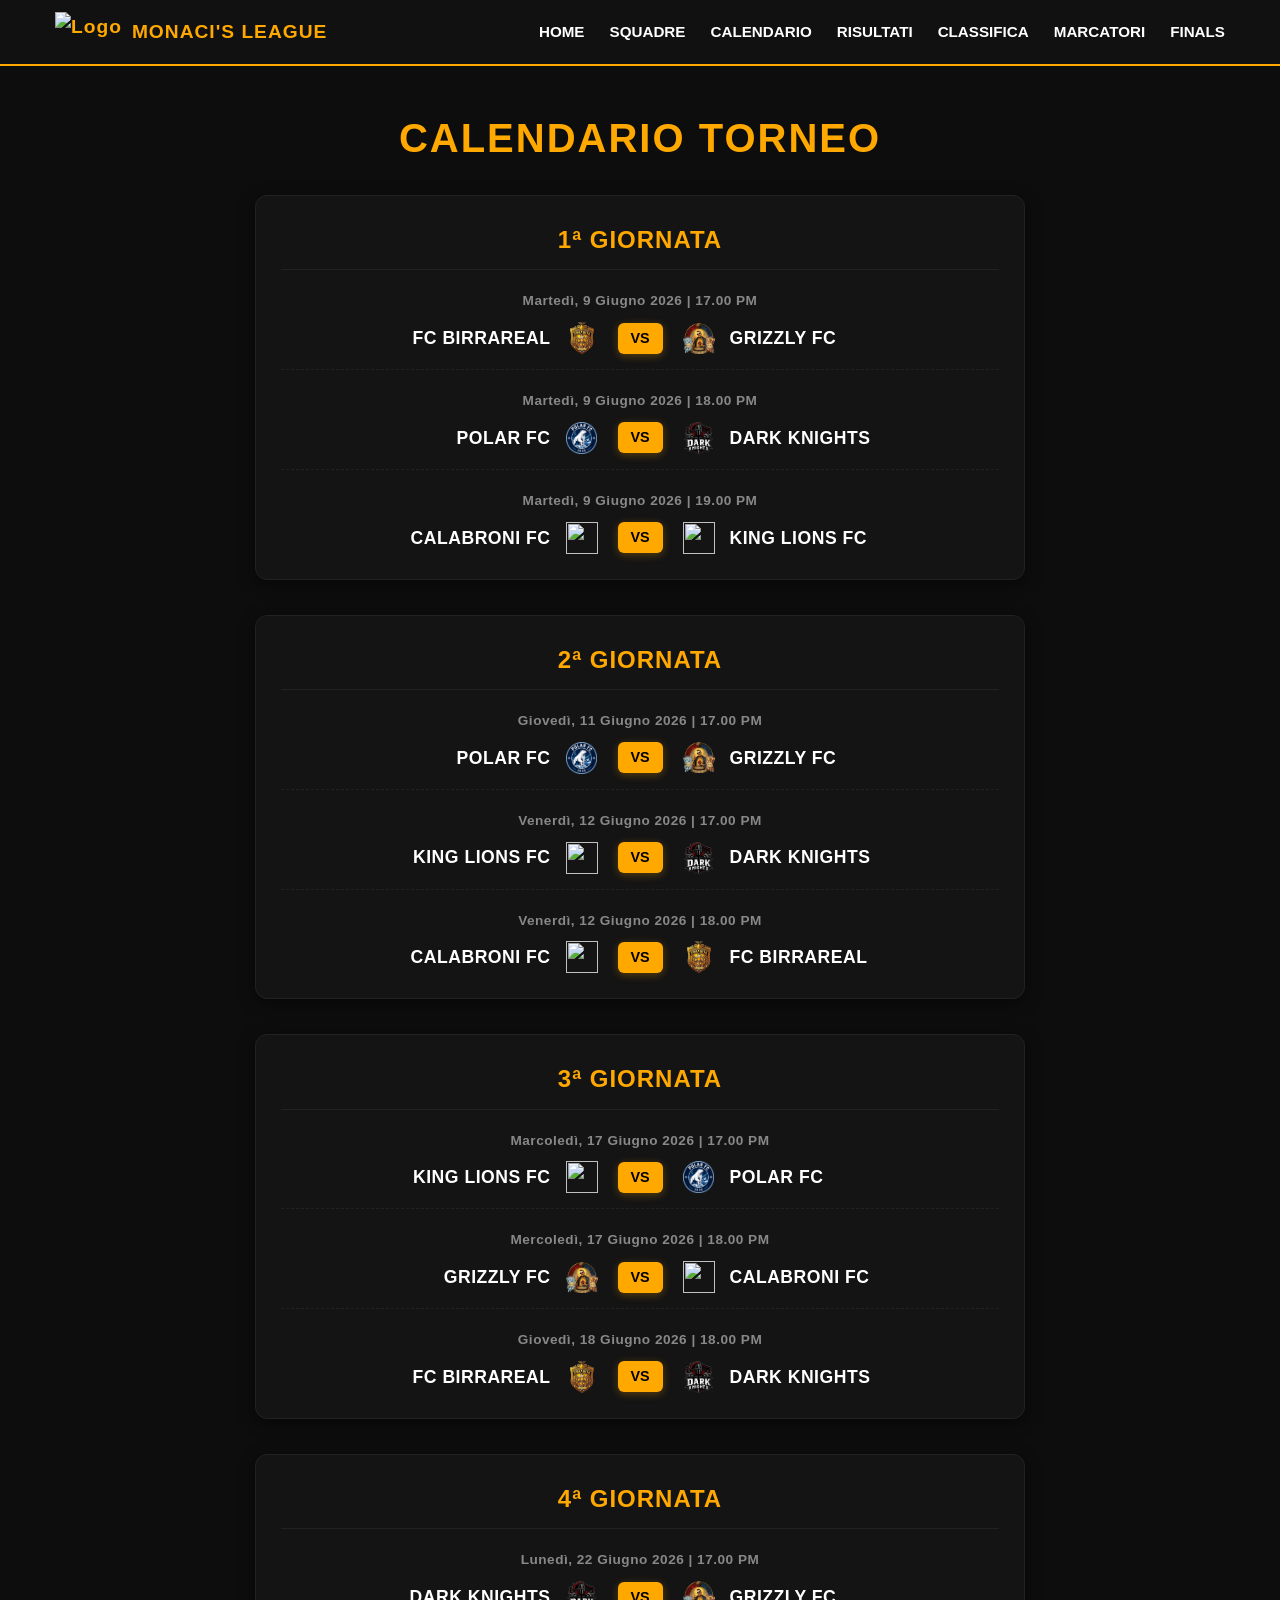
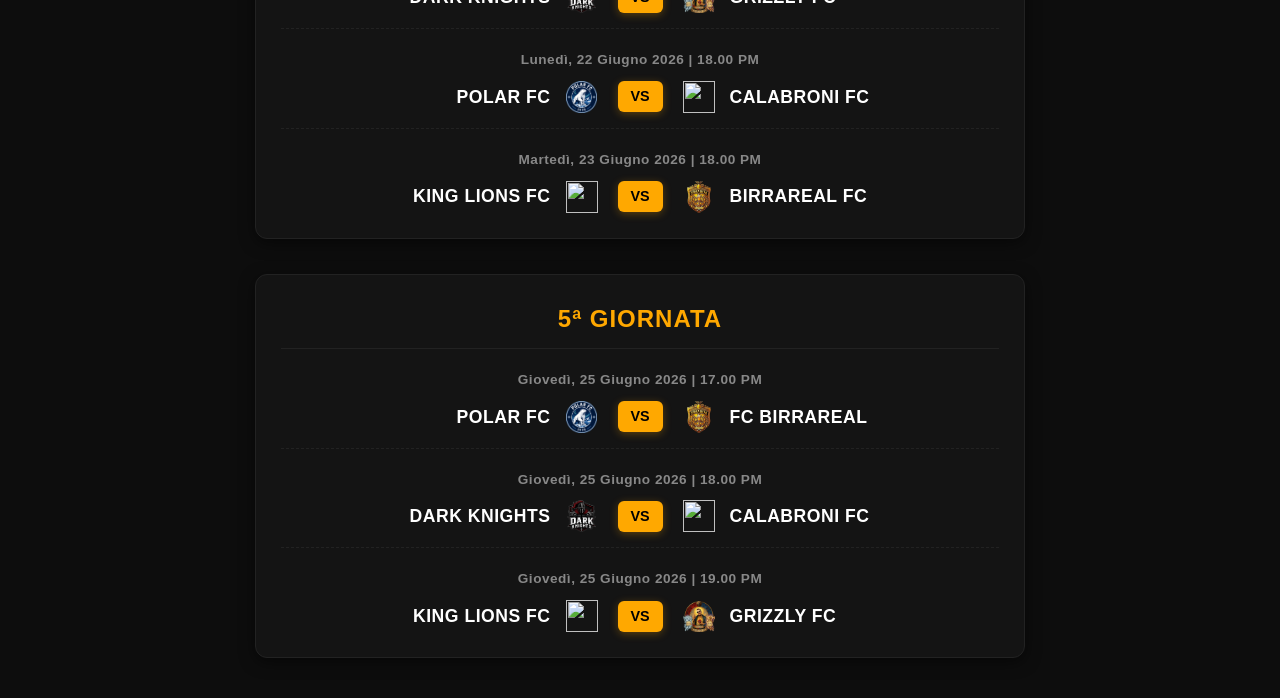
==== commit a6eba8ca: "Update calendario.html" ====
--- a/calendario.html
+++ b/calendario.html
@@ -186,14 +186,15 @@
                 <span></span>
             </div>
 
-            <nav class="nav-menu" id="nav-links">
-                <a href="index.html">Home</a>
-                <a href="squadre.html">Squadre</a>
-                <a href="calendario.html">Calendario</a>
-                <a href="risultati.html">Risultati</a>
-                <a href="classifica.html">Classifica</a>
-                <a href="marcatori.html">Marcatori</a>
-            </nav>
+           <nav class="nav-menu" id="nav-links">
+    <a href="index.html">Home</a>
+    <a href="squadre.html">Squadre</a>
+    <a href="calendario.html">Calendario</a>
+    <a href="risultati.html">Risultati</a>
+    <a href="classifica.html">Classifica</a>
+    <a href="marcatori.html">Marcatori</a>
+    <a href="finals.html">Finals</a>
+</nav>
         </div>
     </header>
 
@@ -363,6 +364,47 @@
                     <div class="match-vs">VS</div>
                     <div class="cal-team away">
                         <img src="birrareal.png" alt=""> <span>BIRRAREAL FC</span>
+                    </div>
+                </div>
+            </div>
+        </div>
+        <div class="cal-giornata">
+            <h3>5ª Giornata</h3>
+            <div class="match-block">
+                <div class="match-date">Giovedì, 25 Giugno 2026 | 17.00 PM</div>
+                <div class="match-row">
+                    <div class="cal-team home">
+                        <span>POLAR FC</span> <img src="polar.png" alt="">
+                    </div>
+                    <div class="match-vs">VS</div>
+                    <div class="cal-team away">
+                        <img src="birrareal.png" alt=""> <span>FC BIRRAREAL</span>
+                    </div>
+                </div>
+            </div>
+
+            <div class="match-block">
+                <div class="match-date">Giovedì, 25 Giugno 2026 | 18.00 PM</div>
+                <div class="match-row">
+                    <div class="cal-team home">
+                        <span>DARK KNIGHTS</span> <img src="dark-knights.png" alt="">
+                    </div>
+                    <div class="match-vs">VS</div>
+                    <div class="cal-team away">
+                        <img src="calabroni.png" alt=""> <span>CALABRONI FC</span>
+                    </div>
+                </div>
+            </div>
+
+            <div class="match-block">
+                <div class="match-date">Giovedì, 25 Giugno 2026 | 19.00 PM</div>
+                <div class="match-row">
+                    <div class="cal-team home">
+                        <span>KING LIONS FC</span> <img src="king-lions.png" alt="">
+                    </div>
+                    <div class="match-vs">VS</div>
+                    <div class="cal-team away">
+                        <img src="grizzly.png" alt=""> <span>GRIZZLY FC</span>
                     </div>
                 </div>
             </div>
